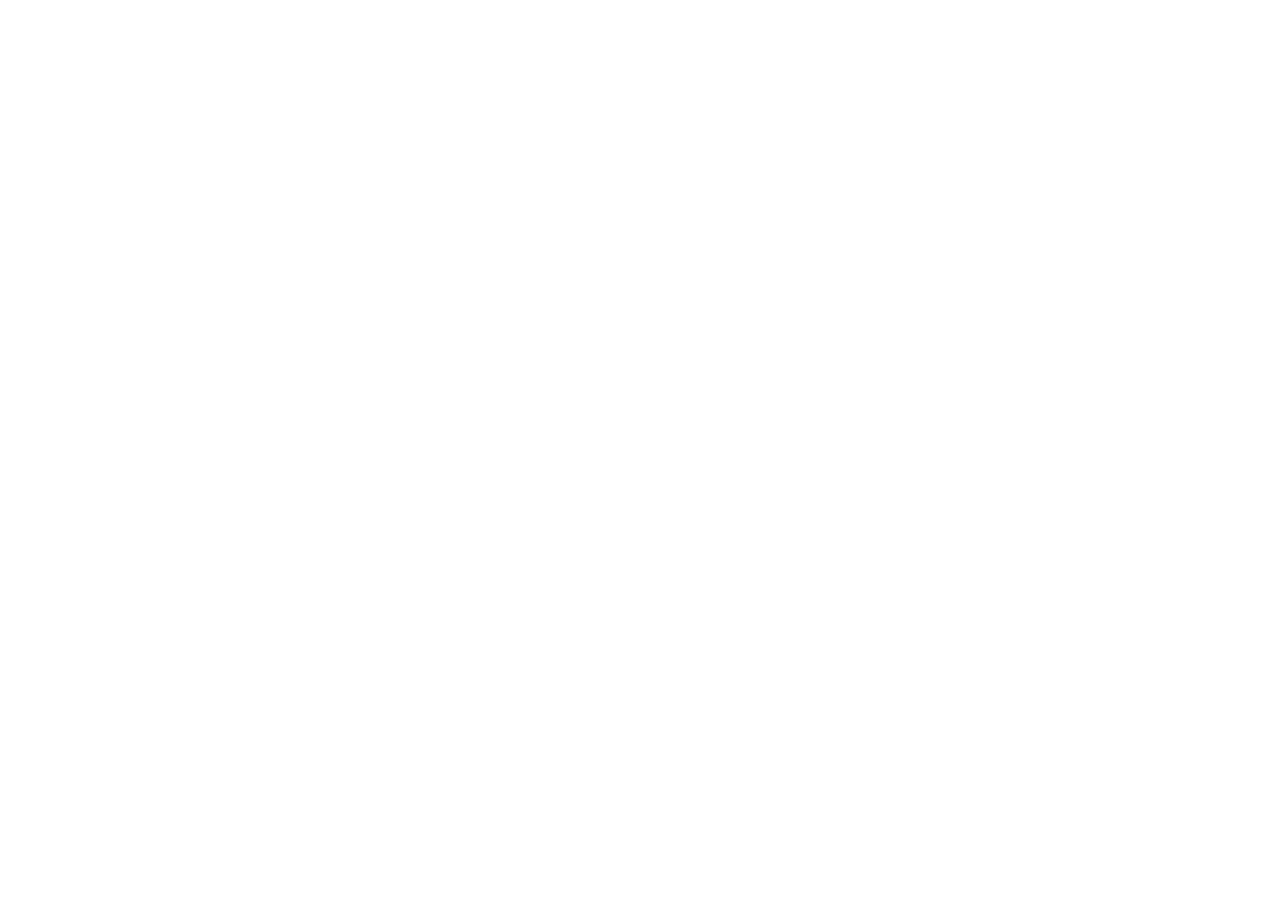
==== bandList.html @ b1489def "made folder system" ====
<!DOCTYPE html>
<html lang="en">
<head>
    <meta charset="UTF-8">
    <meta http-equiv="X-UA-Compatible" content="IE=edge">
    <meta name="viewport" content="width=device-width, initial-scale=1.0">
    <title>Document</title>
</head>
<body>
    
</body>
</html>
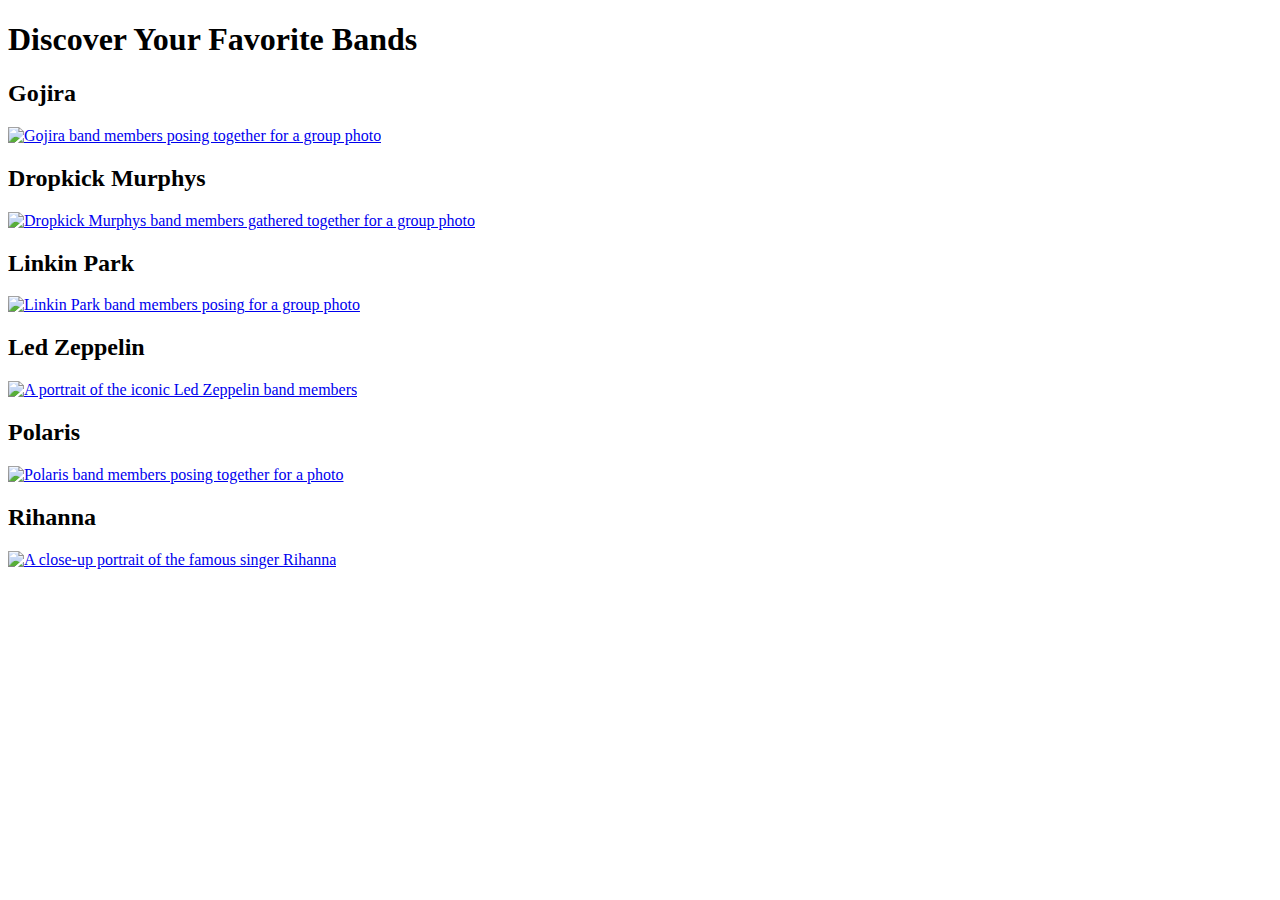
==== commit fc446491: "Updated bandList.html & added images" ====
--- a/bandList.html
+++ b/bandList.html
@@ -1,12 +1,38 @@
 <!DOCTYPE html>
 <html lang="en">
-<head>
-    <meta charset="UTF-8">
-    <meta http-equiv="X-UA-Compatible" content="IE=edge">
-    <meta name="viewport" content="width=device-width, initial-scale=1.0">
-    <title>Document</title>
-</head>
-<body>
-    
-</body>
-</html>+  <head>
+    <meta charset="UTF-8" />
+    <meta http-equiv="X-UA-Compatible" content="IE=edge" />
+    <meta name="viewport" content="width=device-width, initial-scale=1.0" />
+    <title>Bandstand | Bandlist</title>
+  </head>
+  <body>
+    <h1 class="band-cards-title">Discover Your Favorite Bands</h1>
+    <section class="band-cards">
+      <div>
+        <h2>Gojira</h2>
+        <a href="#"><img src="images/gojira-group.jpg" alt="Gojira band members posing together for a group photo" /></a>
+      </div>
+      <div>
+        <h2>Dropkick Murphys</h2>
+        <a href="#"><img src="images/dropkick-murphys-group.jpg" alt="Dropkick Murphys band members gathered together for a group photo" /></a>
+      </div>
+      <div>
+        <h2>Linkin Park</h2>
+        <a href="#"><img src="images/linkin-park-group.jpg" alt="Linkin Park band members posing for a group photo" /></a>
+      </div>
+      <div>
+        <h2>Led Zeppelin</h2>
+        <a href="#"><img src="images/led-zeppelin-group.jpg" alt="A portrait of the iconic Led Zeppelin band members" /></a>
+      </div>
+      <div>
+        <h2>Polaris</h2>
+        <a href="#"><img src="images/polaris-group.jpg" alt="Polaris band members posing together for a photo" /></a>
+      </div>
+      <div>
+        <h2>Rihanna</h2>
+        <a href="#"><img src="images/rihanna-group.jpg" alt="A close-up portrait of the famous singer Rihanna" /></a>
+      </div>
+    </section>
+  </body>
+</html>
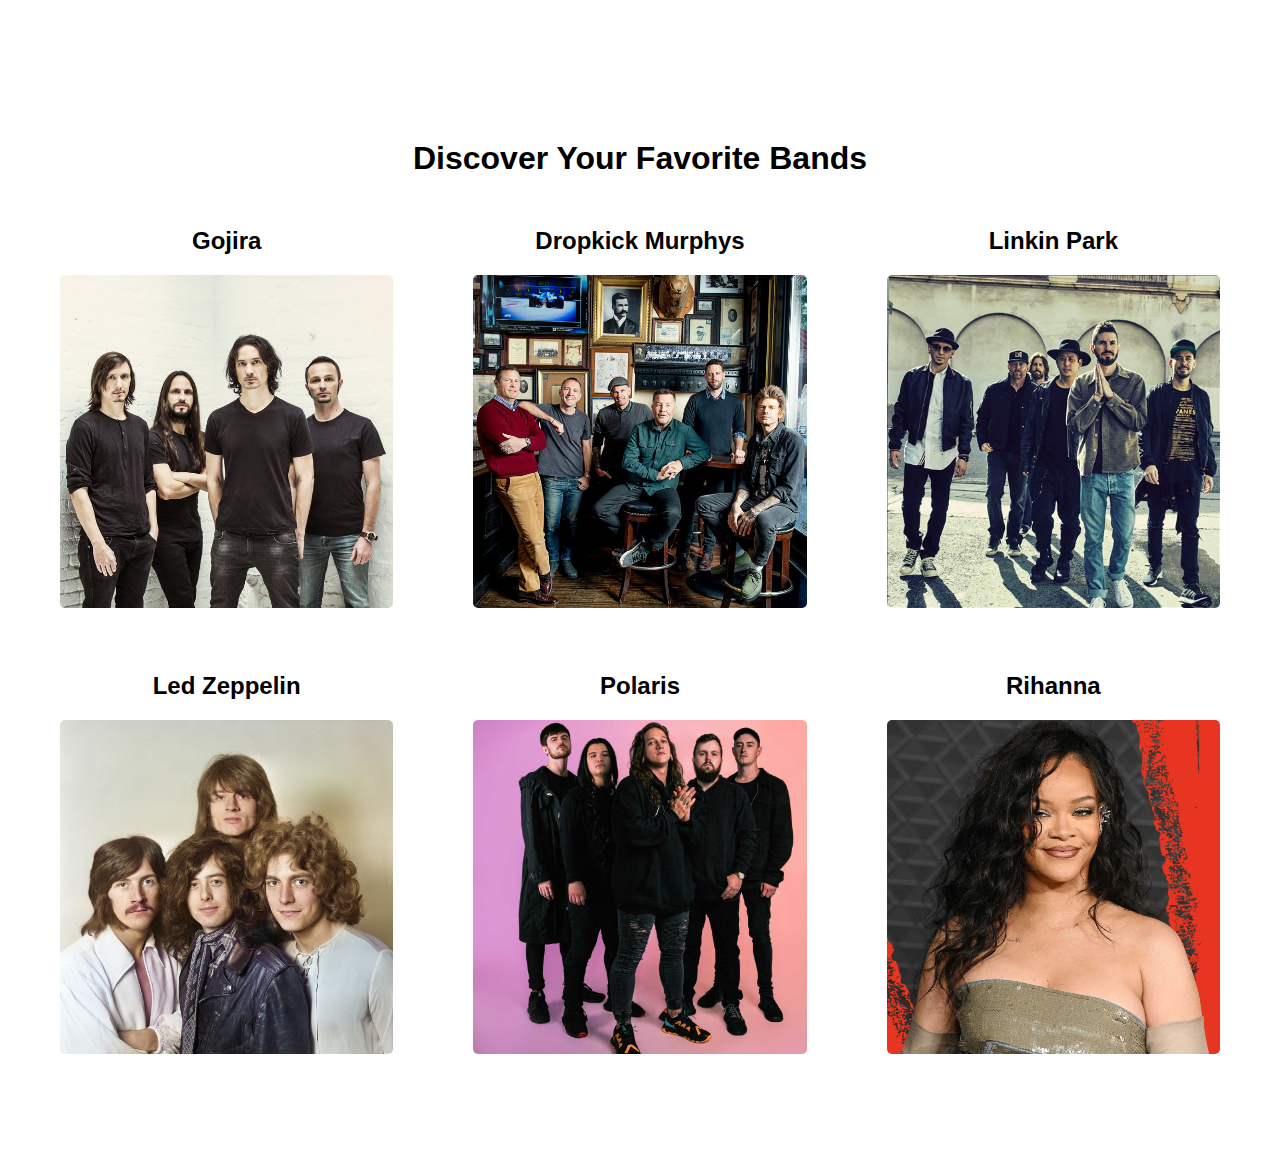
==== commit 660d71e2: "Updated bandList.html & styles.css" ====
--- a/bandList.html
+++ b/bandList.html
@@ -4,35 +4,38 @@
     <meta charset="UTF-8" />
     <meta http-equiv="X-UA-Compatible" content="IE=edge" />
     <meta name="viewport" content="width=device-width, initial-scale=1.0" />
-    <title>Bandstand | Bandlist</title>
+    <title>Bandstand | Bands</title>
+    <link rel="stylesheet" href="css/styles.css" />
   </head>
   <body>
-    <h1 class="band-cards-title">Discover Your Favorite Bands</h1>
-    <section class="band-cards">
-      <div>
-        <h2>Gojira</h2>
-        <a href="#"><img src="images/gojira-group.jpg" alt="Gojira band members posing together for a group photo" /></a>
-      </div>
-      <div>
-        <h2>Dropkick Murphys</h2>
-        <a href="#"><img src="images/dropkick-murphys-group.jpg" alt="Dropkick Murphys band members gathered together for a group photo" /></a>
-      </div>
-      <div>
-        <h2>Linkin Park</h2>
-        <a href="#"><img src="images/linkin-park-group.jpg" alt="Linkin Park band members posing for a group photo" /></a>
-      </div>
-      <div>
-        <h2>Led Zeppelin</h2>
-        <a href="#"><img src="images/led-zeppelin-group.jpg" alt="A portrait of the iconic Led Zeppelin band members" /></a>
-      </div>
-      <div>
-        <h2>Polaris</h2>
-        <a href="#"><img src="images/polaris-group.jpg" alt="Polaris band members posing together for a photo" /></a>
-      </div>
-      <div>
-        <h2>Rihanna</h2>
-        <a href="#"><img src="images/rihanna-group.jpg" alt="A close-up portrait of the famous singer Rihanna" /></a>
-      </div>
-    </section>
+    <main>
+      <h1 id="band-cards-title">Discover Your Favorite Bands</h1>
+      <section id="band-cards">
+        <div>
+          <h2>Gojira</h2>
+          <a href="#"><img src="Images/gojira-group.jpg" alt="Gojira band members posing together for a group photo" /></a>
+        </div>
+        <div>
+          <h2>Dropkick Murphys</h2>
+          <a href="#"><img src="Images/dropkick-murphys-group.jpg" alt="Dropkick Murphys band members gathered together for a group photo" /></a>
+        </div>
+        <div>
+          <h2>Linkin Park</h2>
+          <a href="#"><img src="Images/linkin-park-group.jpg" alt="Linkin Park band members posing for a group photo" /></a>
+        </div>
+        <div>
+          <h2>Led Zeppelin</h2>
+          <a href="#"><img src="Images/led-zeppelin-group.jpg" alt="A portrait of the iconic Led Zeppelin band members" /></a>
+        </div>
+        <div>
+          <h2>Polaris</h2>
+          <a href="#"><img src="Images/polaris-group.jpg" alt="Polaris band members posing together for a photo" /></a>
+        </div>
+        <div>
+          <h2>Rihanna</h2>
+          <a href="#"><img src="Images/rihanna-group.jpg" alt="A close-up portrait of the famous singer Rihanna" /></a>
+        </div>
+      </section>
+    </main>
   </body>
 </html>
--- a/css/styles.css
+++ b/css/styles.css
@@ -0,0 +1,154 @@
+/* ADD FONTS HERE*/
+
+@font-face {
+    font-family:"bison";
+    src: url("fonts/Bison-Bold.ttf");
+}
+
+
+/* UNIVERSAL CSS CODE*/
+
+* {
+    margin: 0;
+    padding: 0;
+    box-sizing: border-box;
+}
+
+body{
+    min-height: 100vh;
+    display: flex;
+    flex-direction: column;
+    color: black;
+}
+
+/* HEADER AND FOOTER */
+
+header {
+    width: 100%;
+    height: 90px;
+    background-color: #000000;
+    border-bottom: 1px solid rgb(0, 0, 0);
+    color: white;
+    font-family: "bison";
+    position: fixed;
+	z-index: 1;
+}
+
+header img {
+    width: 80px;
+    height: 80px;
+    margin-left: 50px;
+    border-radius: 100%;
+    object-fit: cover;
+    border: 2px solid white;
+}
+
+header h1 {
+    font-size: 50px;
+}
+
+.header {
+    width: 56%;
+    height: 90px;
+    display: flex;
+    justify-content: space-between;
+    align-items: center;
+}
+
+.placeholder {
+    width: 100px;
+    height: 100px;
+}
+
+header ul li {
+    display: inline;
+    padding: 0 20px;
+    margin: 0 10px;
+    color: white;
+    font-size: 25px;
+    font-weight: lighter;
+}
+a:link {
+    color: white;
+    text-decoration: none;
+}
+a:visited {
+    color: white
+}
+a:hover {
+    color: brown;
+}
+
+
+footer {
+    width: 100%;
+    height: 70px;
+    background-color: #000000;
+    margin-top: auto;
+    text-align: center;
+    border-top: 1px solid black;
+}
+
+footer p{
+    align-items: center;
+    padding: 27px 0;
+    color: white;
+    font-size: 12px;
+    font-family: "bison";
+}
+
+/* index.html */
+
+.hero img {
+    width: 100%;
+    height: 450px;
+    object-fit: cover;
+}
+
+.index-title {
+    text-align: center;
+    margin: 50px;
+}
+
+.index-button {
+    color: black;
+    text-align: center;
+    
+}
+
+/* bandList.html */
+
+#band-cards-title,
+#band-cards {
+  padding: 0 20px;
+  font-family: Helvetica, sans-serif;
+  text-align: center;
+}
+
+#band-cards-title {
+  margin-top: 140px;
+}
+
+#band-cards {
+  max-width: 1200px;
+  margin: 50px auto 100px;
+  display: grid;
+  grid-template-columns: repeat(auto-fit, minmax(250px, 1fr));
+  gap: 60px 80px;
+}
+
+#band-cards h2 {
+  margin-bottom: 20px;
+}
+
+#band-cards img {
+  width: 100%;
+  height: auto;
+  object-fit: cover;
+  border-radius: 5px;
+  transition: transform 0.2s ease-in-out;
+}
+
+#band-cards img:hover {
+  transform: scale(1.05);
+}
